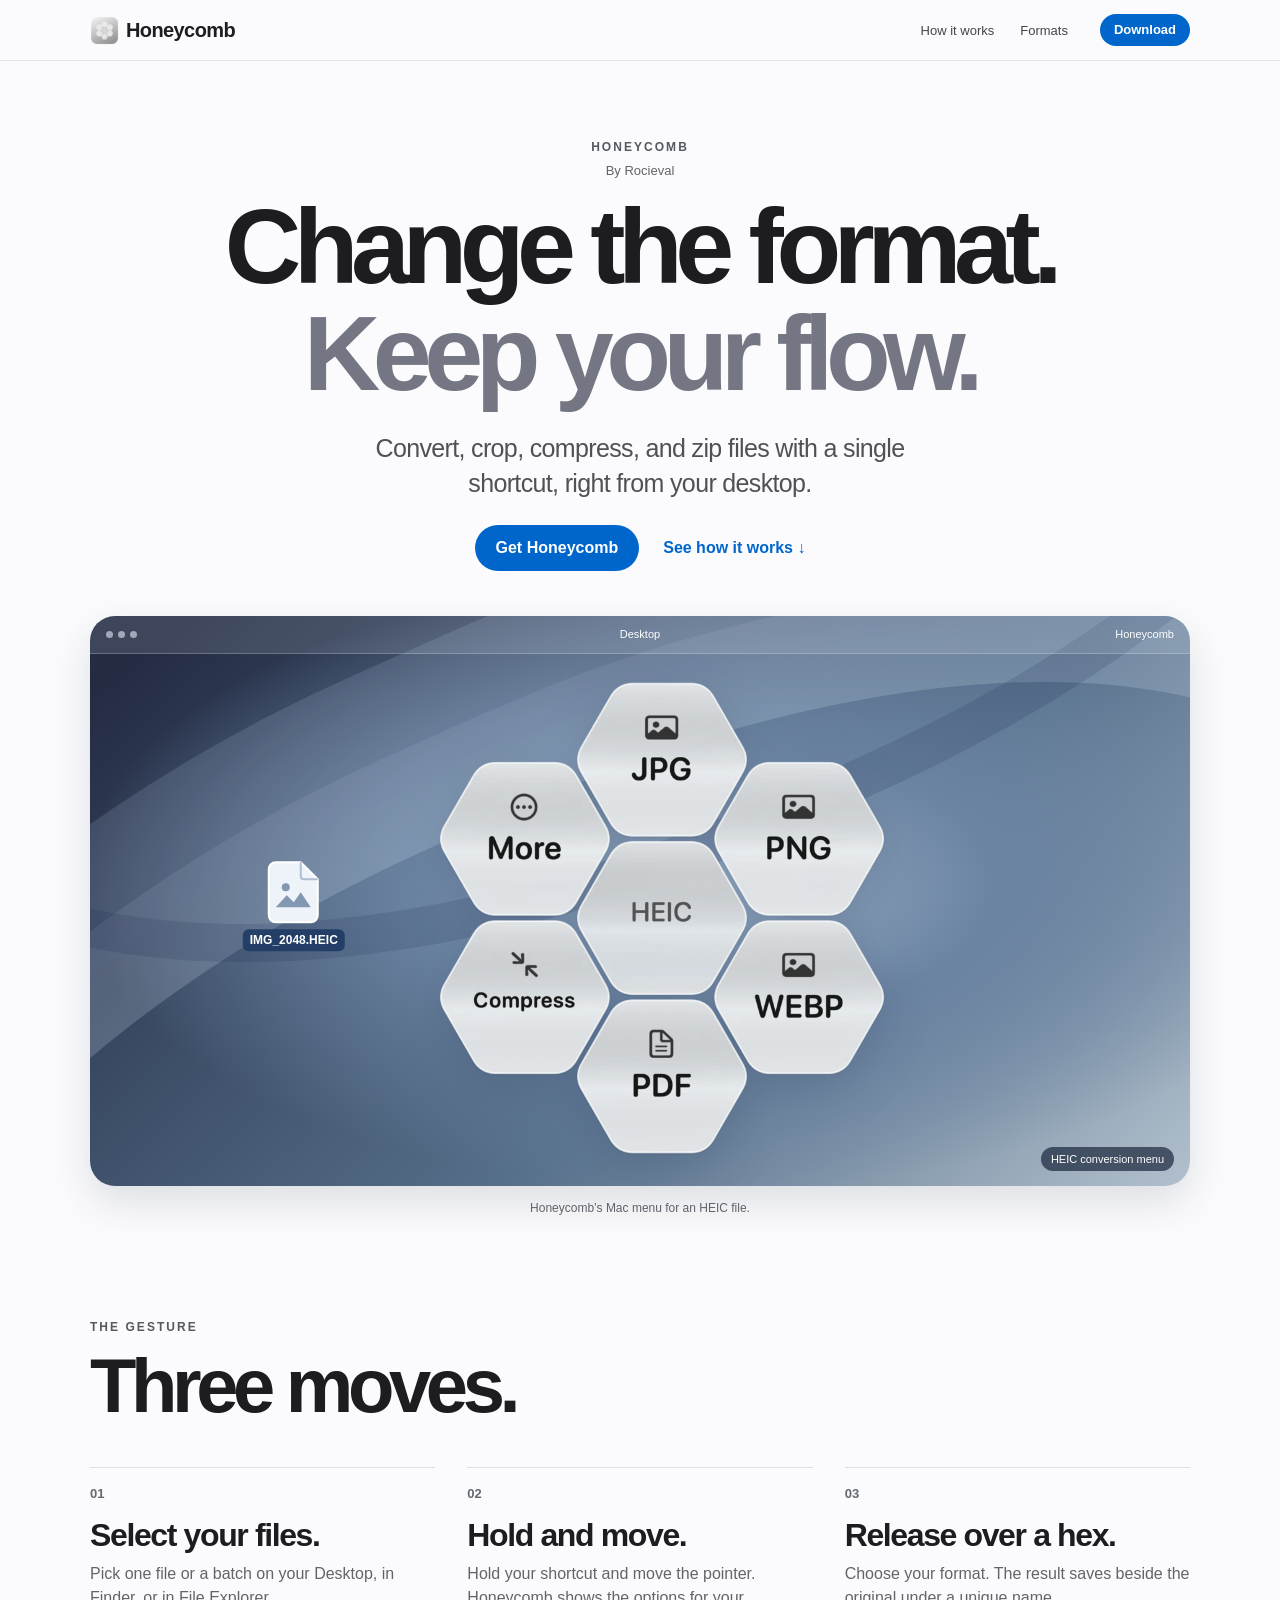
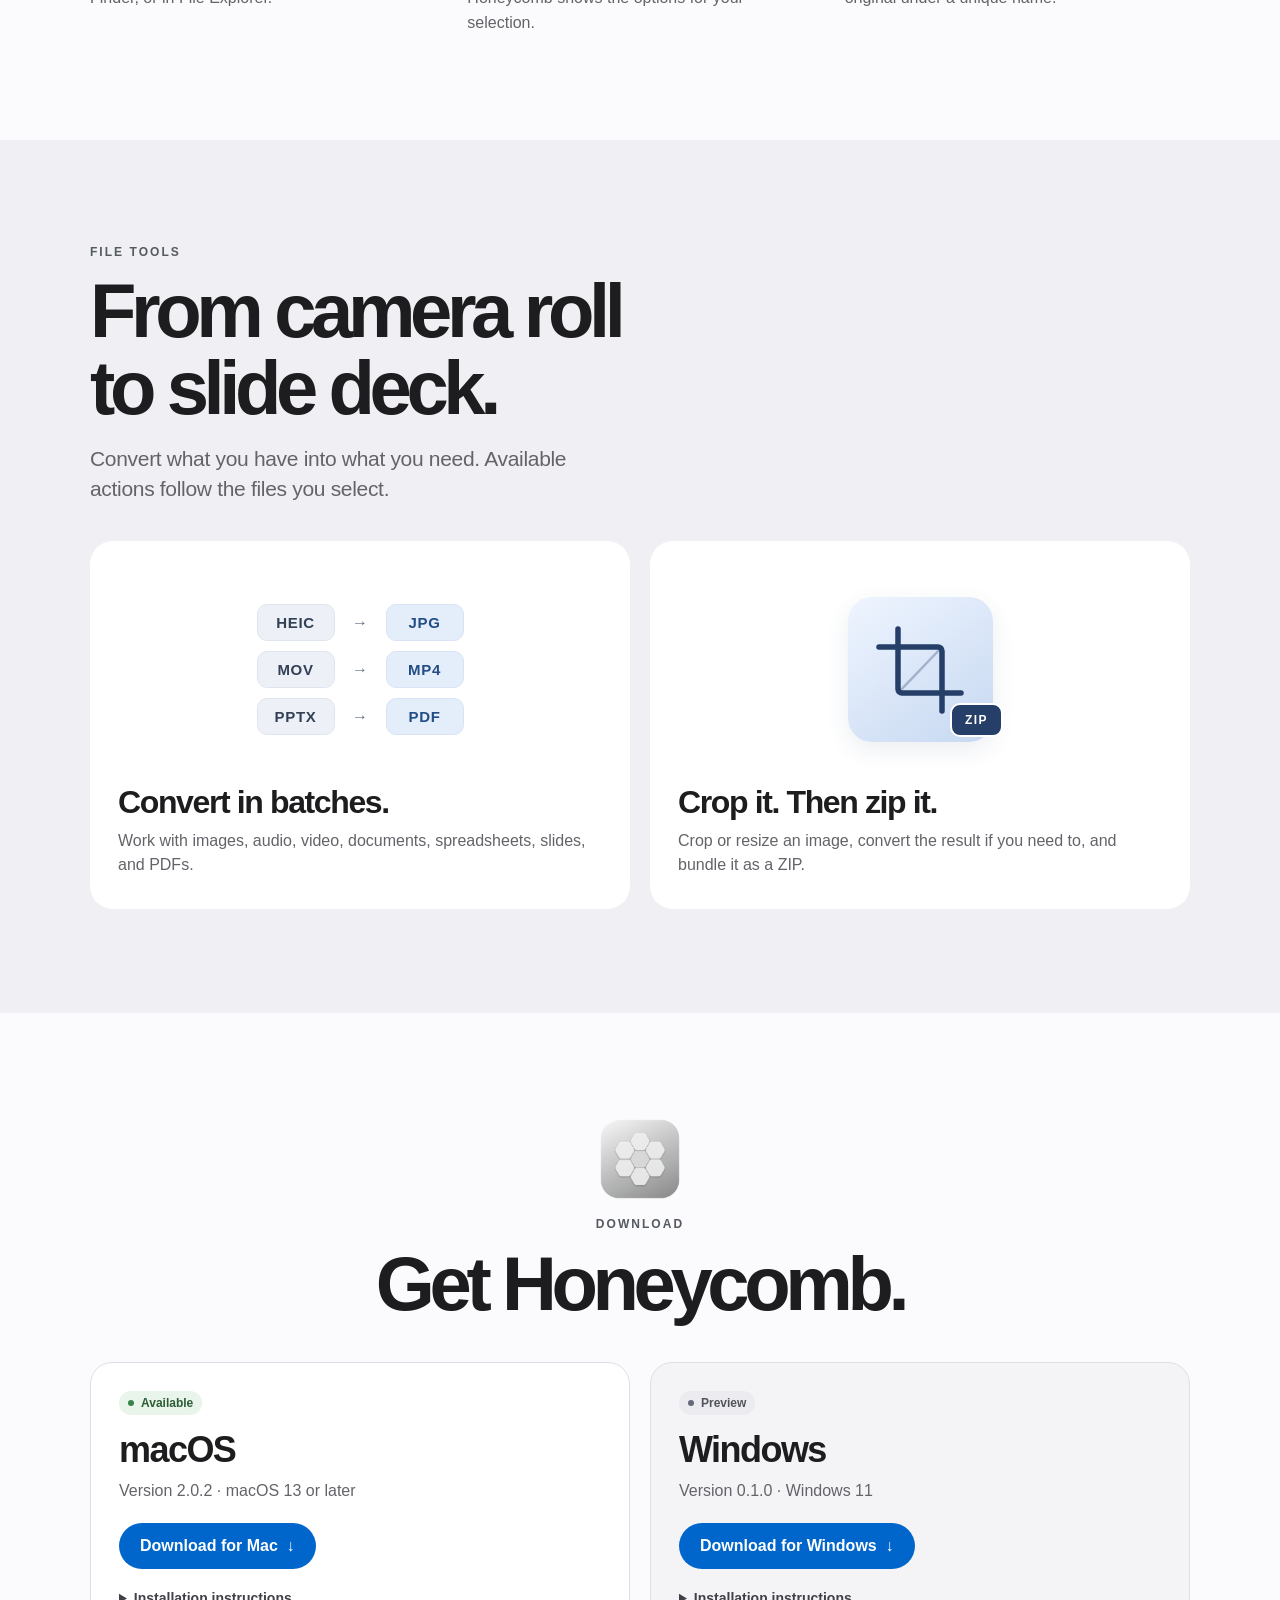
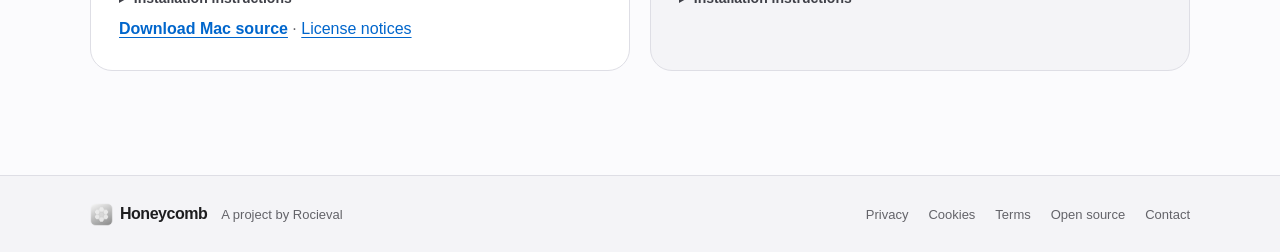
==== docs/index.html @ c5a8aee6 "Add files via upload" ====
<!doctype html>
<html lang="en">
<head>
  <meta charset="utf-8">
  <meta name="viewport" content="width=device-width, initial-scale=1">
  <meta name="description" content="Honeycomb puts file conversion, editing, compression, and ZIP archives a shortcut away on your desktop.">
  <meta name="referrer" content="no-referrer">
  <meta name="theme-color" content="#fbfbfd">
  <title>Honeycomb — File tools, a gesture away</title>
  <link rel="icon" href="assets/honeycomb.png">
  <link rel="stylesheet" href="assets/site.css">
</head>
<body>
  <a class="skip-link" href="#main">Skip to content</a>
  <header class="header">
    <nav class="nav wrap" aria-label="Main navigation">
      <a class="brand" href="#" aria-label="Honeycomb home"><img src="assets/honeycomb.png" width="29" height="29" alt="">Honeycomb</a>
      <div class="navlinks"><a href="#workflow">How it works</a><a href="#formats">Formats</a></div>
      <a class="button small" href="#download">Download</a>
    </nav>
  </header>
  <main id="main" tabindex="-1">
    <section class="hero wrap" aria-labelledby="headline">
      <p class="eyebrow">HONEYCOMB</p>
      <p class="author-credit">By Rocieval</p>
      <h1 id="headline">Change the format.<br><span>Keep your flow.</span></h1>
      <p class="lead">Convert, crop, compress, and zip files with a single shortcut, right from your desktop.</p>
      <div class="hero-actions"><a class="button" href="#download">Get Honeycomb</a><a class="link" href="#workflow">See how it works <span aria-hidden="true">↓</span></a></div>
      <figure class="showcase">
        <div class="stage" role="img" aria-label="Honeycomb’s seven-hex HEIC conversion menu. Select JPG, PNG, WEBP, PDF, Compress, or More.">
          <div class="stage-top" aria-hidden="true"><span><i></i><i></i><i></i></span><span>Desktop</span><span class="stage-top-end">Honeycomb</span></div>
          <div class="file" aria-hidden="true">
            <svg width="54" height="64" viewBox="0 0 54 64" fill="none"><path d="M9 2h25l17 17v36c0 4-3 7-7 7H9c-4 0-7-3-7-7V9c0-4 3-7 7-7Z" fill="#eef3fa" stroke="#fff" stroke-width="2"/><path d="M34 2v14c0 2 1 3 3 3h14" stroke="#adbfd4" stroke-width="2"/><path d="m9 47 11-12 7 7 7-10 10 15H9Z" fill="#8297b1"/><circle cx="19" cy="27" r="4" fill="#8297b1"/></svg>
            <span>IMG_2048.HEIC</span>
          </div>
          <img class="menu" src="assets/hex-menu.webp" width="900" height="900" alt="">
          <span class="stage-note" aria-hidden="true">HEIC conversion menu</span>
        </div>
        <figcaption>Honeycomb’s Mac menu for an HEIC file.</figcaption>
      </figure>
    </section>

    <section id="workflow" class="section wrap" aria-labelledby="workflow-title">
      <div class="section-heading">
        <p class="eyebrow">THE GESTURE</p>
        <h2 id="workflow-title">Three moves.</h2>
      </div>
      <ol class="steps">
        <li><span class="step-no">01</span><h3>Select your files.</h3><p>Pick one file or a batch on your Desktop, in Finder, or in File Explorer.</p></li>
        <li><span class="step-no">02</span><h3>Hold and move.</h3><p>Hold your shortcut and move the pointer. Honeycomb shows the options for your selection.</p></li>
        <li><span class="step-no">03</span><h3>Release over a hex.</h3><p>Choose your format. The result saves beside the original under a unique name.</p></li>
      </ol>
    </section>

    <section id="formats" class="format-section section" aria-labelledby="formats-title">
      <div class="wrap">
        <div class="section-heading">
          <p class="eyebrow">FILE TOOLS</p>
          <h2 id="formats-title">From camera roll<br>to slide deck.</h2>
          <p>Convert what you have into what you need. Available actions follow the files you select.</p>
        </div>
        <div class="features">
          <article class="feature conversion">
            <div class="feature-art" aria-hidden="true">
              <div class="route"><span>HEIC</span><b>→</b><span>JPG</span></div>
              <div class="route"><span>MOV</span><b>→</b><span>MP4</span></div>
              <div class="route"><span>PPTX</span><b>→</b><span>PDF</span></div>
            </div>
            <div><h3>Convert in batches.</h3><p>Work with images, audio, video, documents, spreadsheets, slides, and PDFs.</p></div>
          </article>
          <article class="feature editing">
            <div class="feature-art edit-art" aria-hidden="true">
              <div class="crop-art"><svg width="110" height="110" viewBox="0 0 110 110" fill="none"><path d="M33 14v60a4 4 0 0 0 4 4h59M14 32h59a4 4 0 0 1 4 4v60" stroke="currentColor" stroke-width="5.5" stroke-linecap="round"/><path d="M33 78l44-46" stroke="currentColor" stroke-opacity=".31" stroke-width="2.5" stroke-linecap="round"/></svg></div>
              <span class="zip-art">ZIP</span>
            </div>
            <div><h3>Crop it. Then zip it.</h3><p>Crop or resize an image, convert the result if you need to, and bundle it as a ZIP.</p></div>
          </article>
        </div>
      </div>
    </section>

    <section id="download" class="section download wrap" aria-labelledby="download-title">
      <img class="download-icon" src="assets/honeycomb.png" width="84" height="84" alt="">
      <div class="section-heading"><p class="eyebrow">DOWNLOAD</p><h2 id="download-title">Get Honeycomb.</h2></div>
      <div class="platforms">
        <article class="platform">
          <span class="status available"><i></i> Available</span>
          <h3>macOS</h3>
          <p>Version 2.0.2 · macOS 13 or later</p>
          <a class="button" href="downloads/Honeycomb-2.0.2-macOS.zip" download>Download for Mac <span aria-hidden="true">↓</span></a>
          <details>
            <summary>Installation instructions</summary>
            <ol>
              <li>Unzip the download, then open <code>install-honeycomb.command</code>.</li>
              <li>If Finder reports a file privilege error, open Terminal, type <code>/bin/bash</code> followed by a space, drag the extracted script into Terminal, and press Return.</li>
              <li>Follow the Terminal prompts. First setup needs an internet connection and may ask for Command Line Tools or your Mac password.</li>
              <li>In System Settings, enable Accessibility, Input Monitoring, and Automation access to Finder for Honeycomb.</li>
            </ol>
          </details>
          <p><a class="link" href="downloads/Honeycomb-source.zip" download>Download Mac source</a> · <a href="licenses.html">License notices</a></p>
        </article>
        <article class="platform windows">
          <span class="status"><i></i> Preview</span>
          <h3>Windows</h3>
          <p>Version 0.1.0 · Windows 11</p>
          <a class="button" href="downloads/Honeycomb-Windows-Setup.exe" download>Download for Windows <span aria-hidden="true">↓</span></a>
          <details>
            <summary>Installation instructions</summary>
            <ol>
              <li>Open <code>Honeycomb-Windows-Setup.exe</code> on Windows 11. Setup installs Honeycomb for your user account.</li>
              <li>Pick files in File Explorer or on the Desktop, hold <strong>Ctrl + Alt + Space</strong>, move the pointer, and release over a hex.</li>
              <li>Open Honeycomb from the system tray to change the shortcut or install extra conversion tools. Basic image tools and ZIP work without extra downloads.</li>
            </ol>
            <p>This unsigned preview is intended for testing. Windows installation, Explorer integration, and full Mac feature parity still need verification.</p>
          </details>
        </article>
      </div>
    </section>
  </main>
  <footer class="footer"><div class="wrap footer-inner"><a class="brand" href="#"><img src="assets/honeycomb.png" width="23" height="23" alt="">Honeycomb</a><p class="footer-credit">A project by Rocieval</p><nav class="legal-links" aria-label="Legal and support"><a href="privacy.html">Privacy</a><a href="cookies.html">Cookies</a><a href="terms.html">Terms</a><a href="licenses.html">Open source</a><a href="contact.html">Contact</a></nav></div></footer>
</body>
</html>
---- docs/assets/site.css ----
:root{color-scheme:light;--page:#fbfbfd;--ink:#1d1d1f;--muted:#636369;--line:#dedee5;--blue:#0066cc;--width:1100px;font-family:-apple-system,BlinkMacSystemFont,"Segoe UI",sans-serif;color:var(--ink);background:var(--page);font-synthesis:none}
*,*::before,*::after{box-sizing:border-box}html{scroll-behavior:smooth}body{margin:0}img{display:block;max-width:100%}a{color:inherit;text-decoration:none}button,summary,a{-webkit-tap-highlight-color:transparent}a:focus-visible,summary:focus-visible{outline:3px solid var(--blue);outline-offset:5px;border-radius:3px}h1,h2,h3,p,figure{margin:0}.wrap{width:min(var(--width),calc(100% - 64px));margin-inline:auto}.header{position:sticky;top:0;z-index:10;background:rgba(251,251,253,.88);backdrop-filter:blur(20px);border-bottom:1px solid #e6e6eb}.nav{height:60px;display:flex;align-items:center;gap:32px}.brand{display:inline-flex;align-items:center;gap:7px;font-weight:650;letter-spacing:-.03em;font-size:20px}.navlinks{display:flex;gap:26px;margin-left:auto;font-size:13px;color:#44444a}.navlinks a:hover,.footer a:hover{color:var(--blue)}.button{display:inline-flex;align-items:center;justify-content:center;gap:.55em;padding:13px 21px;border-radius:100px;background:var(--blue);color:#fff;font-weight:600;line-height:1.2;font-size:16px;transition:background .15s,transform .15s}.button:hover{background:#0054a8;transform:translateY(-1px)}.button.small{font-size:13px;padding:8px 14px}.link{color:var(--blue);font-weight:600}.link:hover{text-decoration:underline}.hero{padding-top:78px;text-align:center}.eyebrow{color:#555960;font-size:12px;font-weight:750;letter-spacing:.17em;line-height:1.45}.hero h1,.section h2{font-weight:710;letter-spacing:-.071em;line-height:1.01}.hero h1{font-size:clamp(52px,8.4vw,106px);margin-top:15px}.hero h1 span{color:#747783}.lead{margin:24px auto 0;max-width:565px;font-size:clamp(18px,2.4vw,25px);line-height:1.38;letter-spacing:-.026em;color:#505056}.hero-actions{display:flex;justify-content:center;align-items:center;gap:24px;margin:25px 0 45px}.showcase{margin:0 auto}.stage{height:clamp(322px,53vw,570px);position:relative;isolation:isolate;overflow:hidden;border-radius:25px;background:radial-gradient(ellipse at 56% 47%,#9db3cb 0%,#6b84a2 33%,transparent 72%),linear-gradient(137deg,#242c44 5%,#566f8a 60%,#b2c0cd);box-shadow:0 16px 40px #26324324}.stage::before,.stage::after{content:"";position:absolute;z-index:-1;pointer-events:none;inset:-30%;border-radius:47%;transform:rotate(-24deg);border:64px solid #d8e7f233}.stage::before{translate:0 31%;box-shadow:0 0 0 37px #bec9e01c,0 0 0 125px #d9e6fa20}.stage::after{translate:0 -55%;border-width:40px;border-color:#15254b26}.stage-top{position:absolute;inset:0 0 auto;height:38px;display:grid;grid-template-columns:1fr 1fr 1fr;align-items:center;padding:0 16px;border-bottom:1px solid #ffffff37;background:#eff4fa20;color:#fff;font-size:11px}.stage-top span:first-child{display:flex;gap:5px}.stage-top-end{justify-self:end}.stage-top i{width:7px;height:7px;border-radius:50%;background:#e4eafa99}.file{position:absolute;left:15%;top:45%;display:grid;gap:5px;justify-items:center;color:#fff;transform:translate(-12%,-13%);font-size:12px;font-weight:600}.file span{background:#1e3b64e6;border-radius:6px;padding:4px 7px}.menu{position:absolute;top:53%;left:52%;width:clamp(300px,52vw,558px);height:auto;transform:translate(-50%,-50%);filter:drop-shadow(0 12px 24px #14264432)}.stage-note{position:absolute;bottom:15px;right:16px;padding:6px 10px;border-radius:100px;background:#101c33a6;color:#fff;font-size:11px}.showcase figcaption{margin:15px 0 0;font-size:12px;color:#65656c}.section{padding-block:104px;scroll-margin-top:56px}.section-heading h2{font-size:clamp(47px,6.7vw,76px);margin-top:12px}.section-heading>p:not(.eyebrow){font-size:21px;line-height:1.45;color:var(--muted);max-width:525px;margin-top:17px;letter-spacing:-.015em}.steps{list-style:none;padding:0;margin:42px 0 0;display:grid;grid-template-columns:repeat(3,1fr);gap:32px}.steps li{border-top:1px solid var(--line);padding-top:18px}.step-no{display:block;font-size:13px;color:#636970;font-weight:700;margin-bottom:17px;font-variant-numeric:tabular-nums}.section h3{font-size:clamp(23px,3.2vw,32px);letter-spacing:-.043em;line-height:1.12}.steps p,.feature p,.platform p,.platform details{font-size:16px;color:var(--muted);line-height:1.55;margin-top:8px}.format-section{background:#f0f0f4}.features{display:grid;grid-template-columns:1fr 1fr;gap:20px;margin-top:36px}.feature{display:grid;grid-template-rows:210px auto;gap:10px;min-width:0;border-radius:23px;background:#fff;padding:24px 28px 31px}.feature-art{display:grid;align-content:center;justify-content:center}.route{display:grid;grid-template-columns:78px 33px 78px;align-items:center;text-align:center;gap:9px;margin:5px 0}.route span{padding:9px 5px;border-radius:10px;font-size:15px;letter-spacing:.045em;font-weight:700;color:#334156;background:#edf0f6;border:1px solid #dfe5ef}.route span:last-child{background:#e4eefb;color:#234d84;border-color:#d8e4f5}.route b{color:#667383;font-weight:500}.edit-art{position:relative}.crop-art{display:grid;place-items:center;width:145px;height:145px;border-radius:24px;color:#253f69;background:linear-gradient(145deg,#eff5ff,#c6d8f1);box-shadow:0 8px 23px #213e6317}.zip-art{position:absolute;left:calc(50% + 30px);top:calc(50% + 33px);background:#253f69;color:white;padding:8px 13px;border:2px solid white;border-radius:10px;font-size:12px;font-weight:750;letter-spacing:.12em}.download{text-align:center}.download-icon{margin:0 auto 15px}.platforms{display:grid;grid-template-columns:1fr 1fr;gap:20px;margin-top:40px;text-align:left}.platform{border:1px solid var(--line);background:#fff;border-radius:22px;padding:28px}.platform.windows{background:#f4f4f7}.status{display:inline-flex;align-items:center;gap:7px;color:#50535a;background:#ebebf0;border-radius:100px;padding:5px 9px;font-weight:650;font-size:12px}.status i{width:6px;height:6px;border-radius:50%;background:#666978}.status.available{background:#e9f4ea;color:#2c5d35}.status.available i{background:#39834b}.platform h3{margin-top:15px;font-size:36px}.platform .button,.platform .platform-note{margin-top:20px}.platform details{margin-top:19px;font-size:14px}.platform summary{cursor:pointer;font-weight:650;color:#3f4048}.platform details ol{padding-left:22px}.platform details li+li{margin-top:7px}.platform code{font-size:.92em;overflow-wrap:anywhere}.footer{border-top:1px solid var(--line);background:#f4f4f7}.footer-inner{min-height:76px;display:flex;align-items:center;justify-content:space-between;gap:14px;font-size:13px;color:var(--muted)}.footer .brand{font-size:16px;color:var(--ink)}
@media(max-width:750px){.wrap{width:calc(100% - 36px)}.nav{gap:16px}.navlinks{display:none}.nav .button{margin-left:auto}.hero{padding-top:57px}.hero-actions{margin-bottom:33px}.file{left:7%;transform:translate(0,-18%);font-size:9px}.file svg{width:32px;height:40px}.file span{padding:3px 4px}.menu{left:56%}.section{padding-block:70px}.steps{gap:18px}.features,.platforms{gap:14px}.feature,.platform{padding:20px}.feature{grid-template-rows:175px auto}}
@media(max-width:490px){.hero h1{font-size:clamp(44px,11vw,54px)}.hero-actions{gap:16px}.hero-actions .link{font-size:14px}.stage{border-radius:17px}.file{display:none}.menu{left:50%;width:min(310px,96%)}.stage-top{height:31px}.steps,.features,.platforms{grid-template-columns:1fr}.steps{margin-top:28px;gap:24px}.steps li{padding-top:12px}.step-no{margin-bottom:9px}.feature{grid-template-rows:160px auto}.platforms{margin-top:28px}.footer-inner>span{display:none}}
@media(prefers-reduced-motion:reduce){html{scroll-behavior:auto}*,*::before,*::after{transition:none!important}}

/* Policy pages */
.skip-link{position:fixed;z-index:20;top:10px;left:12px;transform:translateY(-150%);background:var(--ink);color:white;padding:11px 16px;border-radius:8px}
.skip-link:focus{transform:none}
.legal-download{margin-left:auto}
.legal-links{display:flex;flex-wrap:wrap;gap:8px 20px;justify-content:flex-end}
.legal-links [aria-current="page"]{font-weight:650;color:var(--ink)}
.legal{max-width:790px;padding-block:72px 100px}
.legal h1{font-size:clamp(44px,8vw,77px);line-height:1.02;letter-spacing:-.065em;margin-top:11px}
.legal-date{font-size:13px;color:var(--muted);margin-top:15px}
.legal-intro{font-size:21px;line-height:1.5;margin-top:24px;color:#414147}
.legal section{border-top:1px solid var(--line);margin-top:30px;padding-top:25px}
.legal h2{font-size:25px;line-height:1.2;letter-spacing:-.032em}
.legal section p,.legal li{line-height:1.62;color:#414147;margin-top:9px;overflow-wrap:anywhere}
.legal section ul{padding-left:24px}
.legal a,.platform p a:not(.button){color:var(--blue);text-decoration:underline;text-underline-offset:3px}
.legal code{font-size:.9em}
.legal-table{overflow-x:auto;margin:16px 0}
.legal table{border-collapse:collapse;width:100%;font-size:14px;text-align:left}
.legal th,.legal td{padding:9px 13px;border:1px solid var(--line);vertical-align:top}
.legal thead{background:#f0f0f4}
@media(max-width:600px){.legal{padding-block:48px 66px}.footer-inner{align-items:flex-start;flex-direction:column;padding-block:18px}.legal-links{justify-content:flex-start}}

.author-credit{margin-top:7px;font-size:13px;color:var(--muted)}
.footer-inner .footer-credit{font-size:13px;color:var(--muted);margin-right:auto}
@media(min-width:601px) and (max-width:840px){.footer-inner{flex-wrap:wrap;padding-block:15px}}
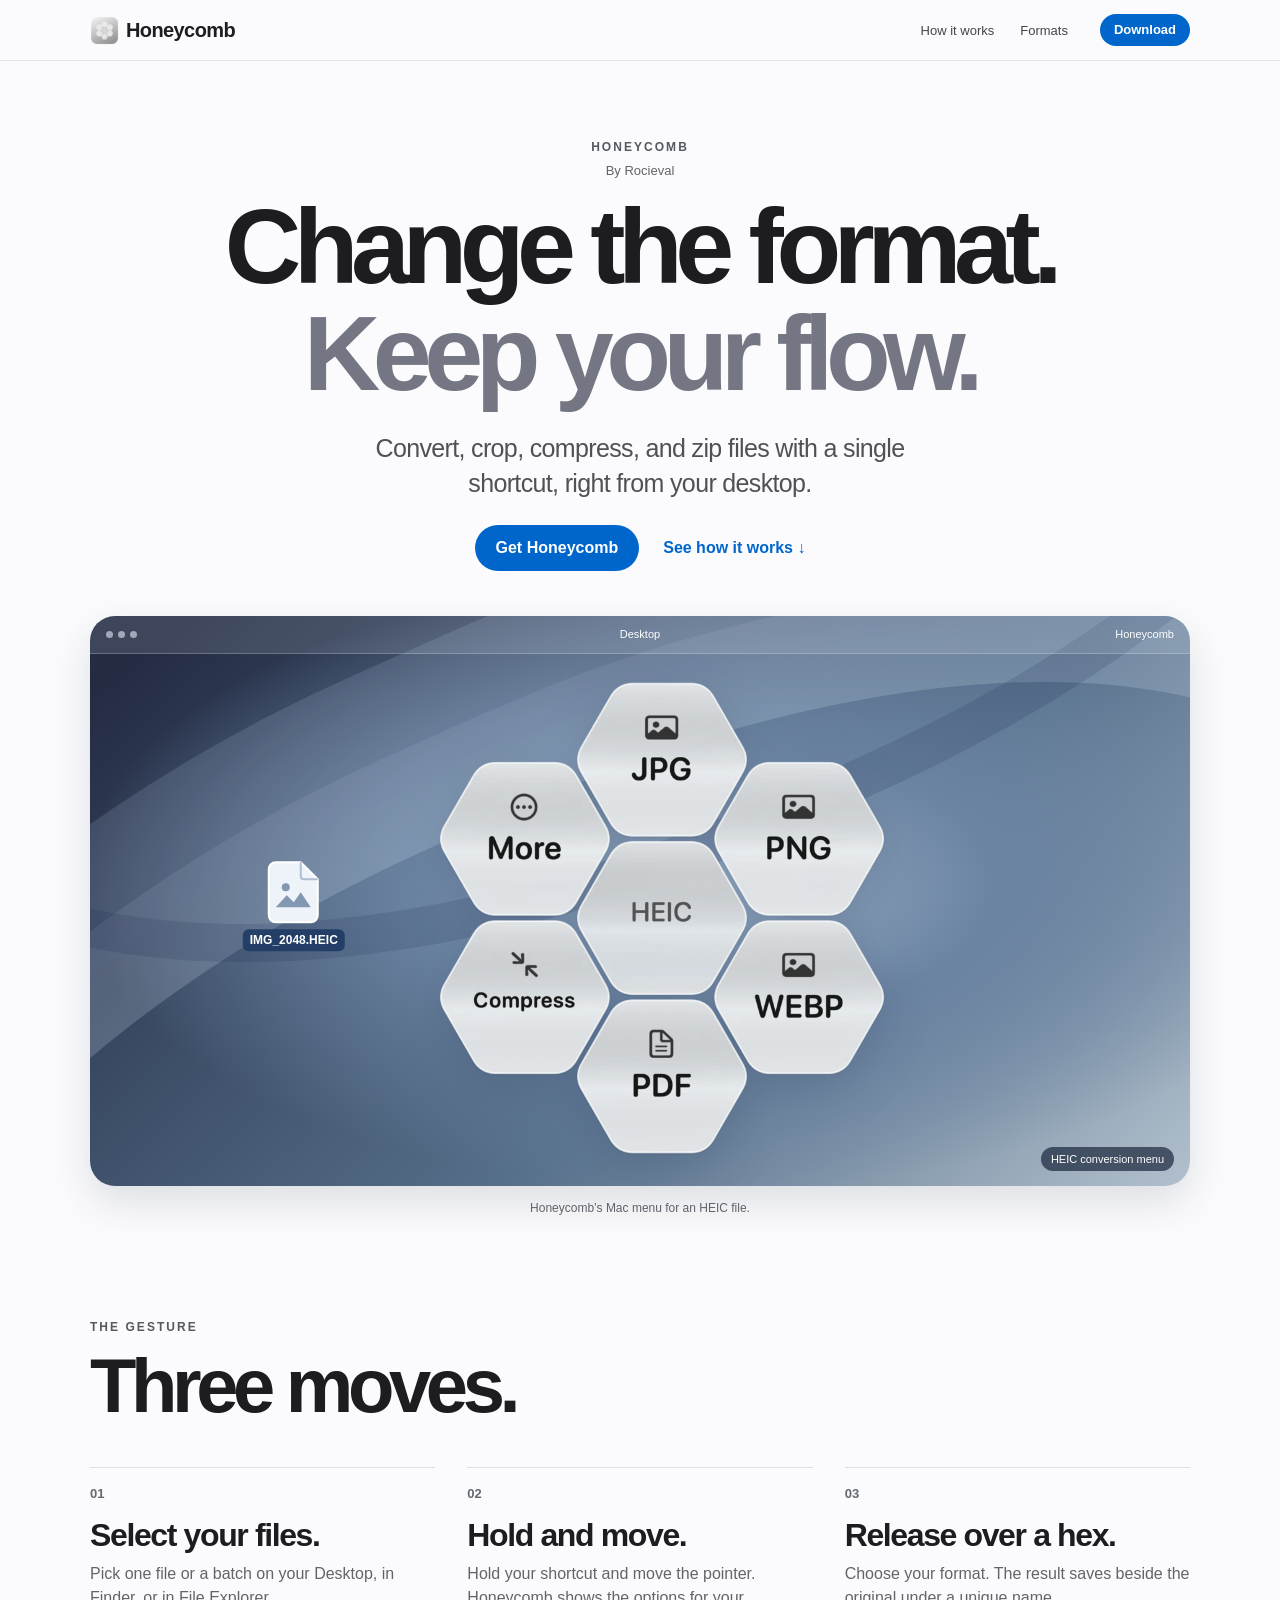
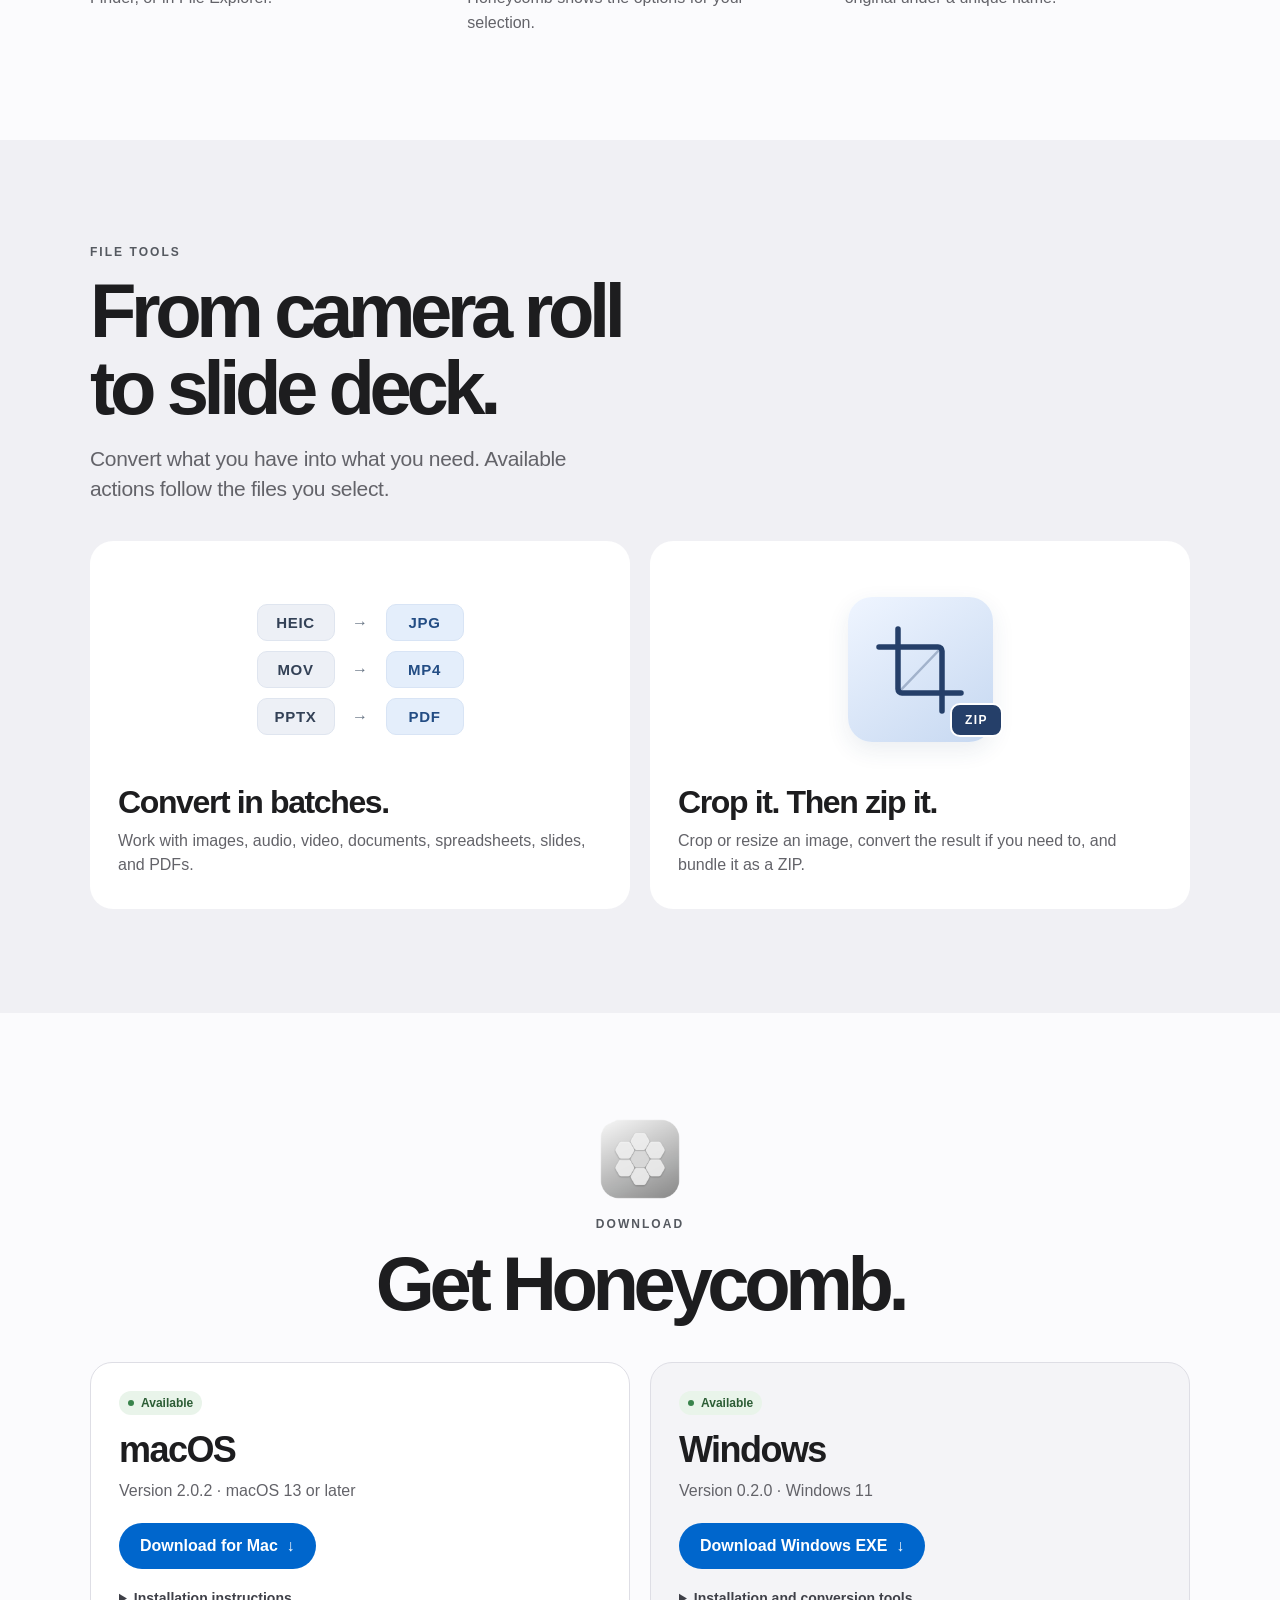
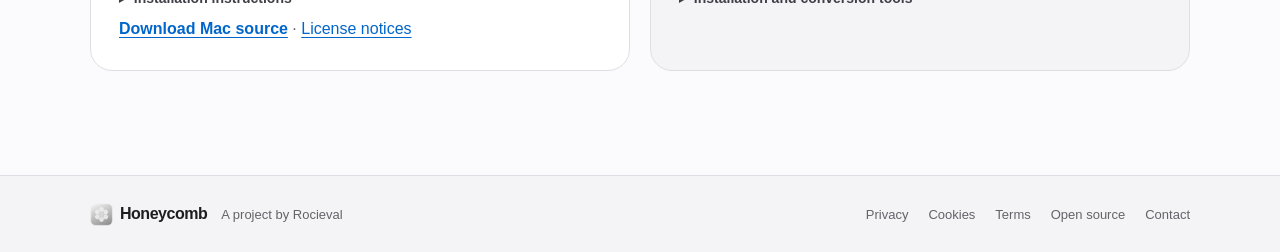
==== commit 05985604: "Add files via upload" ====
--- a/docs/index.html
+++ b/docs/index.html
@@ -100,18 +100,20 @@
           <p><a class="link" href="downloads/Honeycomb-source.zip" download>Download Mac source</a> · <a href="licenses.html">License notices</a></p>
         </article>
         <article class="platform windows">
-          <span class="status"><i></i> Preview</span>
+          <span class="status available"><i></i> Available</span>
           <h3>Windows</h3>
-          <p>Version 0.1.0 · Windows 11</p>
-          <a class="button" href="downloads/Honeycomb-Windows-Setup.exe" download>Download for Windows <span aria-hidden="true">↓</span></a>
+          <p>Version 0.2.0 · Windows 11</p>
+          <a class="button" href="downloads/Honeycomb-Windows-Setup.exe" download>Download Windows EXE <span aria-hidden="true">↓</span></a>
           <details>
-            <summary>Installation instructions</summary>
+            <summary>Installation and conversion tools</summary>
             <ol>
-              <li>Open <code>Honeycomb-Windows-Setup.exe</code> on Windows 11. Setup installs Honeycomb for your user account.</li>
-              <li>Pick files in File Explorer or on the Desktop, hold <strong>Ctrl + Alt + Space</strong>, move the pointer, and release over a hex.</li>
-              <li>Open Honeycomb from the system tray to change the shortcut or install extra conversion tools. Basic image tools and ZIP work without extra downloads.</li>
+              <li>If you already use Honeycomb, quit it from the system tray. Open <code>Honeycomb-Windows-Setup.exe</code> from your Downloads folder.</li>
+              <li>The installer is unsigned. If Microsoft Defender SmartScreen shows <strong>Windows protected your PC</strong>, check that you downloaded the EXE from this Honeycomb site. Click <strong>More info</strong>, then <strong>Run anyway</strong> if Windows offers it and you trust the download.</li>
+              <li>Select files in Explorer or on the Desktop. Hold <strong>Ctrl + Alt + Space</strong>, move the pointer, and release over a hex.</li>
+              <li>If a format needs an engine, pick <strong>Set up tools</strong> from the menu. Honeycomb asks before installing a tool. Open the menu again once the tool is detected.</li>
             </ol>
-            <p>This unsigned preview is intended for testing. Windows installation, Explorer integration, and full Mac feature parity still need verification.</p>
+            <p>Poppler handles PDF pages and text. FFmpeg handles audio and video, including M4A, M4V, and recognizable MPEG-4 files ending in <code>.m4</code>. LibreOffice handles PowerPoint, spreadsheets, and Office documents. ImageMagick and Pandoc add image and document formats.</p>
+            <p>For a mixed selection, choose <strong>By type</strong> to see each group’s options. <strong>Set up extended formats</strong> adds the separate Filee converter. Choose <strong>Extended…</strong> in the menu to see its available formats.</p>
           </details>
         </article>
       </div>
